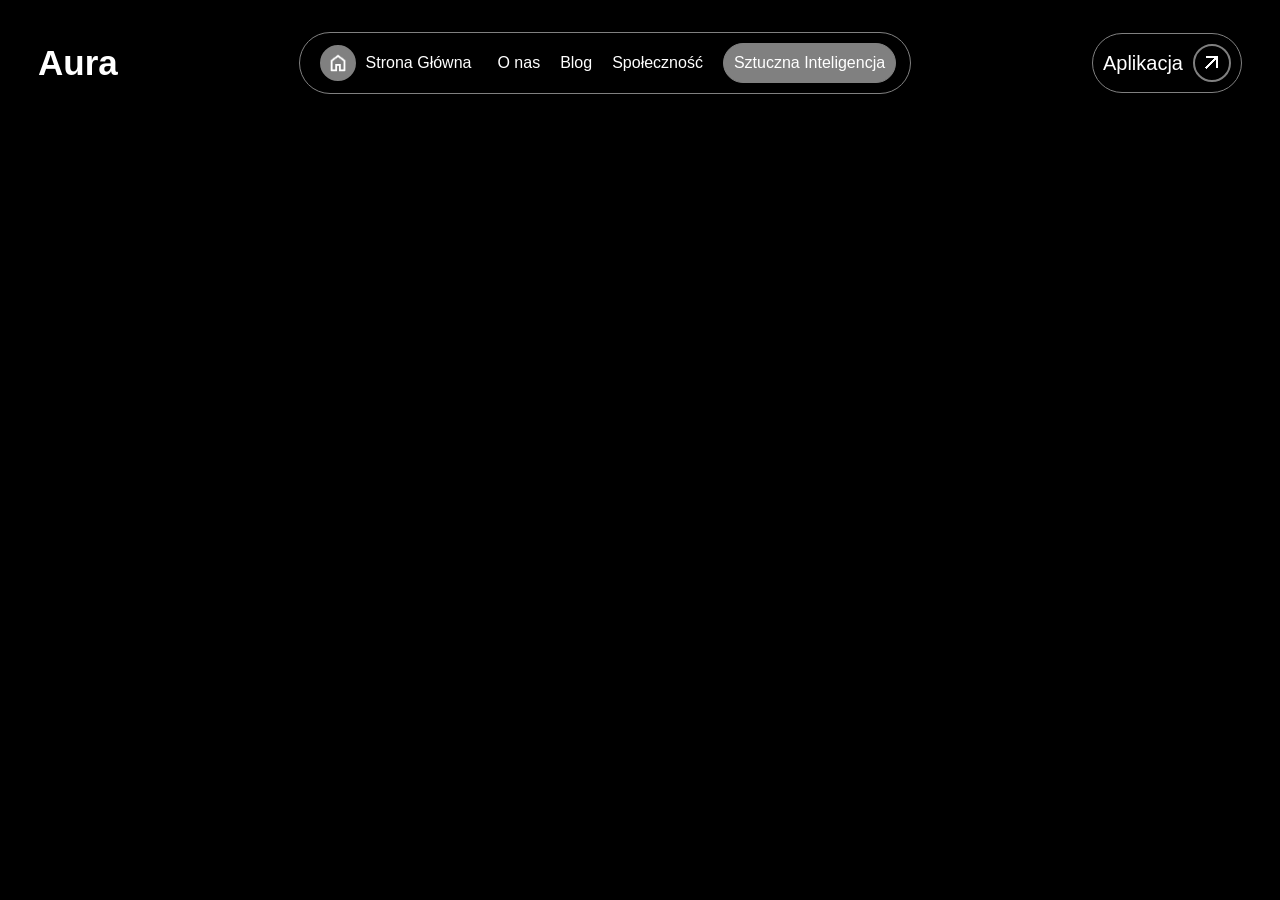
==== Aura HeadPhones/index.html @ 83d169a9 "My second web This it's my second web" ====
<!DOCTYPE html>
<html lang="pl">
<head>
    <meta charset="UTF-8">
    <meta name="viewport" content="width=device-width, initial-scale=1.0">
    <title>Aura Headphones</title>
    <link rel="stylesheet" href="style.css">
</head>
<body>
    <header>
        <div class="gorna-czesc">
            <p class="nazwa">Aura</p>
            <div class="navbar">
                <a class="przycisk" href=""> <img class="ikona-domek" src="assets/home_24dp_FFFFFF_FILL0_wght400_GRAD0_opsz24.png" alt="">  Strona Główna</a>
                <a class="przyciski" href="">O nas</a>
                <a class="przyciski" href="">Blog</a>
                <a class="przyciski" href="">Społeczność</a>
                <a class="przycisk-ai" href="">Sztuczna Inteligencja</a>
            </div>
            <a class="przycisk-aplikacji" href=""> Aplikacja <img class="ikonka-strzalka" src="assets/arrow_outward_24dp_FFFFFF_FILL0_wght400_GRAD0_opsz24.png" alt=""></a>
        </div>
    </header>
</body>
</html>
---- Aura HeadPhones/style.css ----
body {
    background-color: black;
}

a {
    text-decoration: none;
    color: white;
    font-family: 'Inter', sans-serif;
}

.ikona-domek {
    border: 2px solid gray;
    border-radius: 50%;
    background-color: gray;
    padding: 5px;
    width: 22px;
    height: 22px;
    transition: border 0.5s ease;
}

.navbar {
    display: flex;
    align-items: center;
    gap: 20px;
    justify-content: center;
    border: 1px solid gray;
    border-radius: 50px;
    width: 600px;
    height: 50px;
    padding: 5px;
    margin: 0 auto;
}

.przycisk {
    display: flex;
    align-items: center;
    justify-content: center;
    gap: 10px;
    border: 1px solid rgba(128, 128, 128, 0);
    padding: 5px;
    border-radius: 50px;
    transition: border 0.7s ease, background-color 0.5s ease;
}

.przycisk:hover {
    border: 1px solid gray;
    background-color: gray;
}

.przycisk:hover .ikona-domek {
    border: 2px solid white;
}

.przyciski {
    transition: transform 0.5s ease;
}

.przyciski:hover {
    transform: translateY(-3px);
}

.nazwa {
    color: white;
    font-family: 'Inter', sans-serif;
    font-weight: 600;
    font-size: 35px;
}

.gorna-czesc {
    display: flex;
    align-items: center;
    justify-content: space-evenly;
    padding-left: 30px;
    padding-right: 30px;
}

.przycisk-aplikacji {
    font-size: 20px;
    border: 1px solid gray;
    padding: 10px;
    display: flex;
    align-items: center;
    border-radius: 50px;
    gap: 10px;
    transition: background-color 0.5s ease;
}

.przycisk-aplikacji:hover {
    background-color: gray;
}

.przycisk-aplikacji:hover .ikonka-strzalka {
    border: 2px solid white;
}

.ikonka-strzalka {
    border: 2px solid gray;
    border-radius: 50%;
    padding: 5px;
    transition: border 0.5s ease;
}



.przycisk-ai {
    border: 1px solid gray;
    background-color: gray;
    padding: 10px;
    border-radius: 50px;
    transition: background-color 0.5s ease, border 0.5s ease;
}

.przycisk-ai:hover {
    background-color: rgb(104, 104, 104);
    border: 1px solid rgb(104, 104, 104);
}
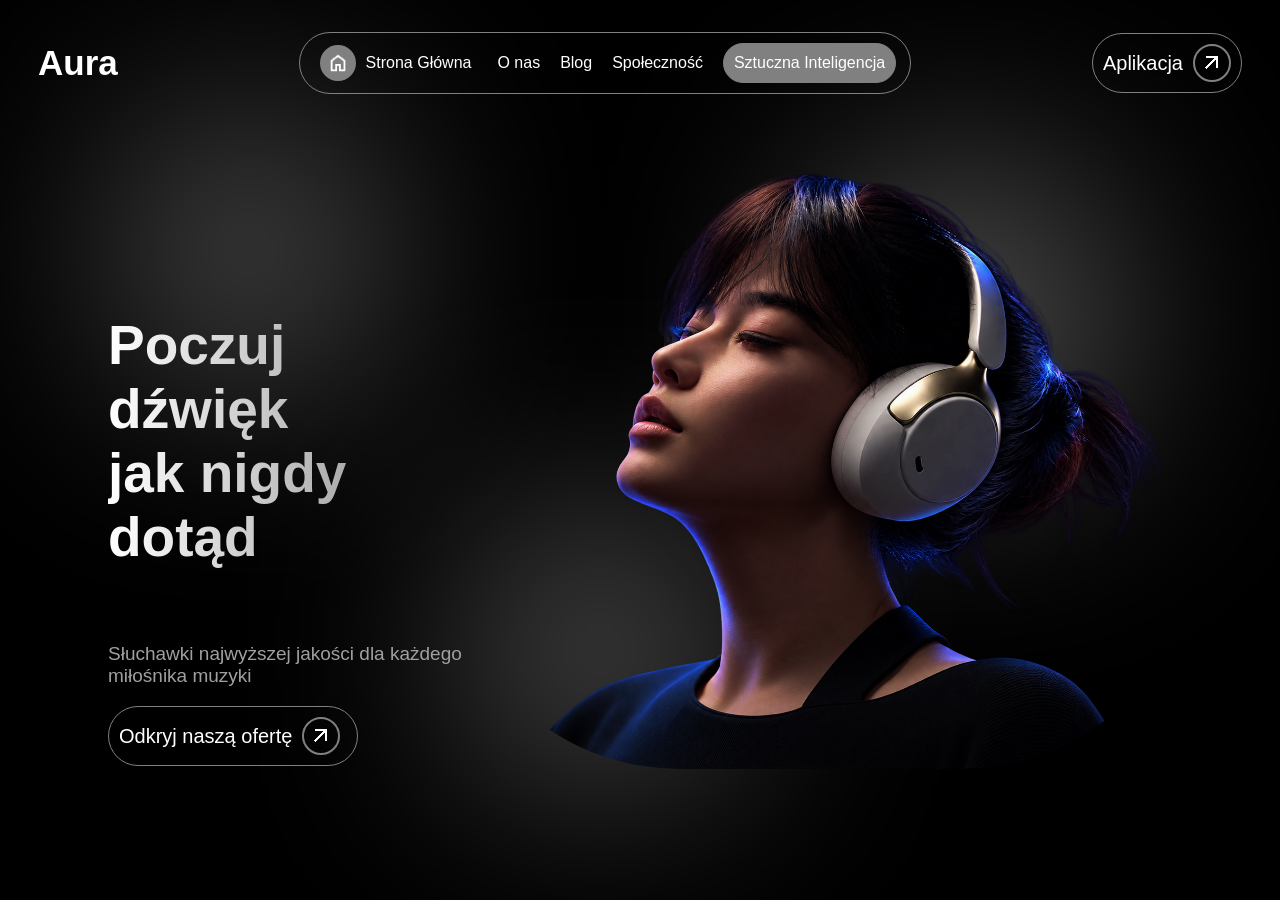
==== commit c3067c74: "My second web This it's my second web" ====
--- a/Aura HeadPhones/index.html
+++ b/Aura HeadPhones/index.html
@@ -7,18 +7,42 @@
     <link rel="stylesheet" href="style.css">
 </head>
 <body>
+    <div class="cien cien1"></div>
+    <div class="cien cien2"></div>
+    <div class="cien cien3"></div>
     <header>
         <div class="gorna-czesc">
             <p class="nazwa">Aura</p>
-            <div class="navbar">
+            <nav class="navbar">
                 <a class="przycisk" href=""> <img class="ikona-domek" src="assets/home_24dp_FFFFFF_FILL0_wght400_GRAD0_opsz24.png" alt="">  Strona Główna</a>
                 <a class="przyciski" href="">O nas</a>
                 <a class="przyciski" href="">Blog</a>
                 <a class="przyciski" href="">Społeczność</a>
                 <a class="przycisk-ai" href="">Sztuczna Inteligencja</a>
-            </div>
+            </nav>
             <a class="przycisk-aplikacji" href=""> Aplikacja <img class="ikonka-strzalka" src="assets/arrow_outward_24dp_FFFFFF_FILL0_wght400_GRAD0_opsz24.png" alt=""></a>
         </div>
     </header>
+    <main>
+        <div class="strona-glowna">
+            <div class="opis-glowny">
+                <p class="poczuj">
+                    Poczuj dźwięk <br> jak nigdy dotąd
+                </p>
+                <p class="jakosc">
+                    Słuchawki najwyższej jakości dla każdego <br> miłośnika muzyki
+                </p>
+                <div class="odkryj-oferte">
+                    <a href="" class="przycisk-aplikacji">
+                        Odkryj naszą ofertę <img class="ikonka-strzalka" src="assets/arrow_outward_24dp_FFFFFF_FILL0_wght400_GRAD0_opsz24.png" alt="">
+                    </a>
+                </div>
+             </div>
+             <div>
+                <img class="kobieta" src="assets/Kobieta w słuchawkach, neonowy profil.png" alt="">
+             </div>
+        </div>
+        
+    </main>
 </body>
 </html>
--- a/Aura HeadPhones/style.css
+++ b/Aura HeadPhones/style.css
@@ -113,4 +113,80 @@
 .przycisk-ai:hover {
     background-color: rgb(104, 104, 104);
     border: 1px solid rgb(104, 104, 104);
+}
+
+.odkryj-oferte {
+    width: 250px;
+}
+
+.poczuj {
+    background: linear-gradient(90deg, white, gray);
+    background-clip: text;
+    -webkit-background-clip: text;
+    -webkit-text-fill-color: transparent;
+    font-size: 55px;
+    font-family: 'Inter', sans-serif;
+    font-weight: 600;
+    width: fit-content;
+}
+
+.jakosc {
+    color: rgb(160, 160, 160);
+    font-family: 'Inter', sans-serif;
+    font-size: 19px;
+}
+
+.opis-glowny {
+    margin-left: 100px;
+    margin-right: auto;
+    margin-top: 140px;
+    margin-bottom: auto;
+    display: flex;
+    flex-direction: column;
+}
+
+.kobieta {
+    width: 700px;
+    height: 600px;
+    margin-top: 50px;
+    margin-bottom: auto;
+    margin-left: auto;
+    margin-right: 100px;
+    border: 1px solid rgba(0, 0, 0, 0);
+    border-radius: 30%;
+}
+
+.strona-glowna {
+    display: flex;
+    justify-content: space-between;
+    align-items: center;
+}
+
+.cien {
+    width: 200px;
+    height: 200px;
+    position: absolute;
+    background: white;
+    filter: blur(120px);
+    opacity: 0.5;
+    z-index: -1;
+}
+
+.cien1 {
+    width: 200px; 
+    height: 200px;
+    top: 550px;
+    left: 500px;
+}
+
+.cien2 {
+    width: 230px;
+    height: 230px;
+    top: 200px;
+    right: 200px;
+}
+
+.cien3 {
+    top: 150px;
+    left: 150px;
 }
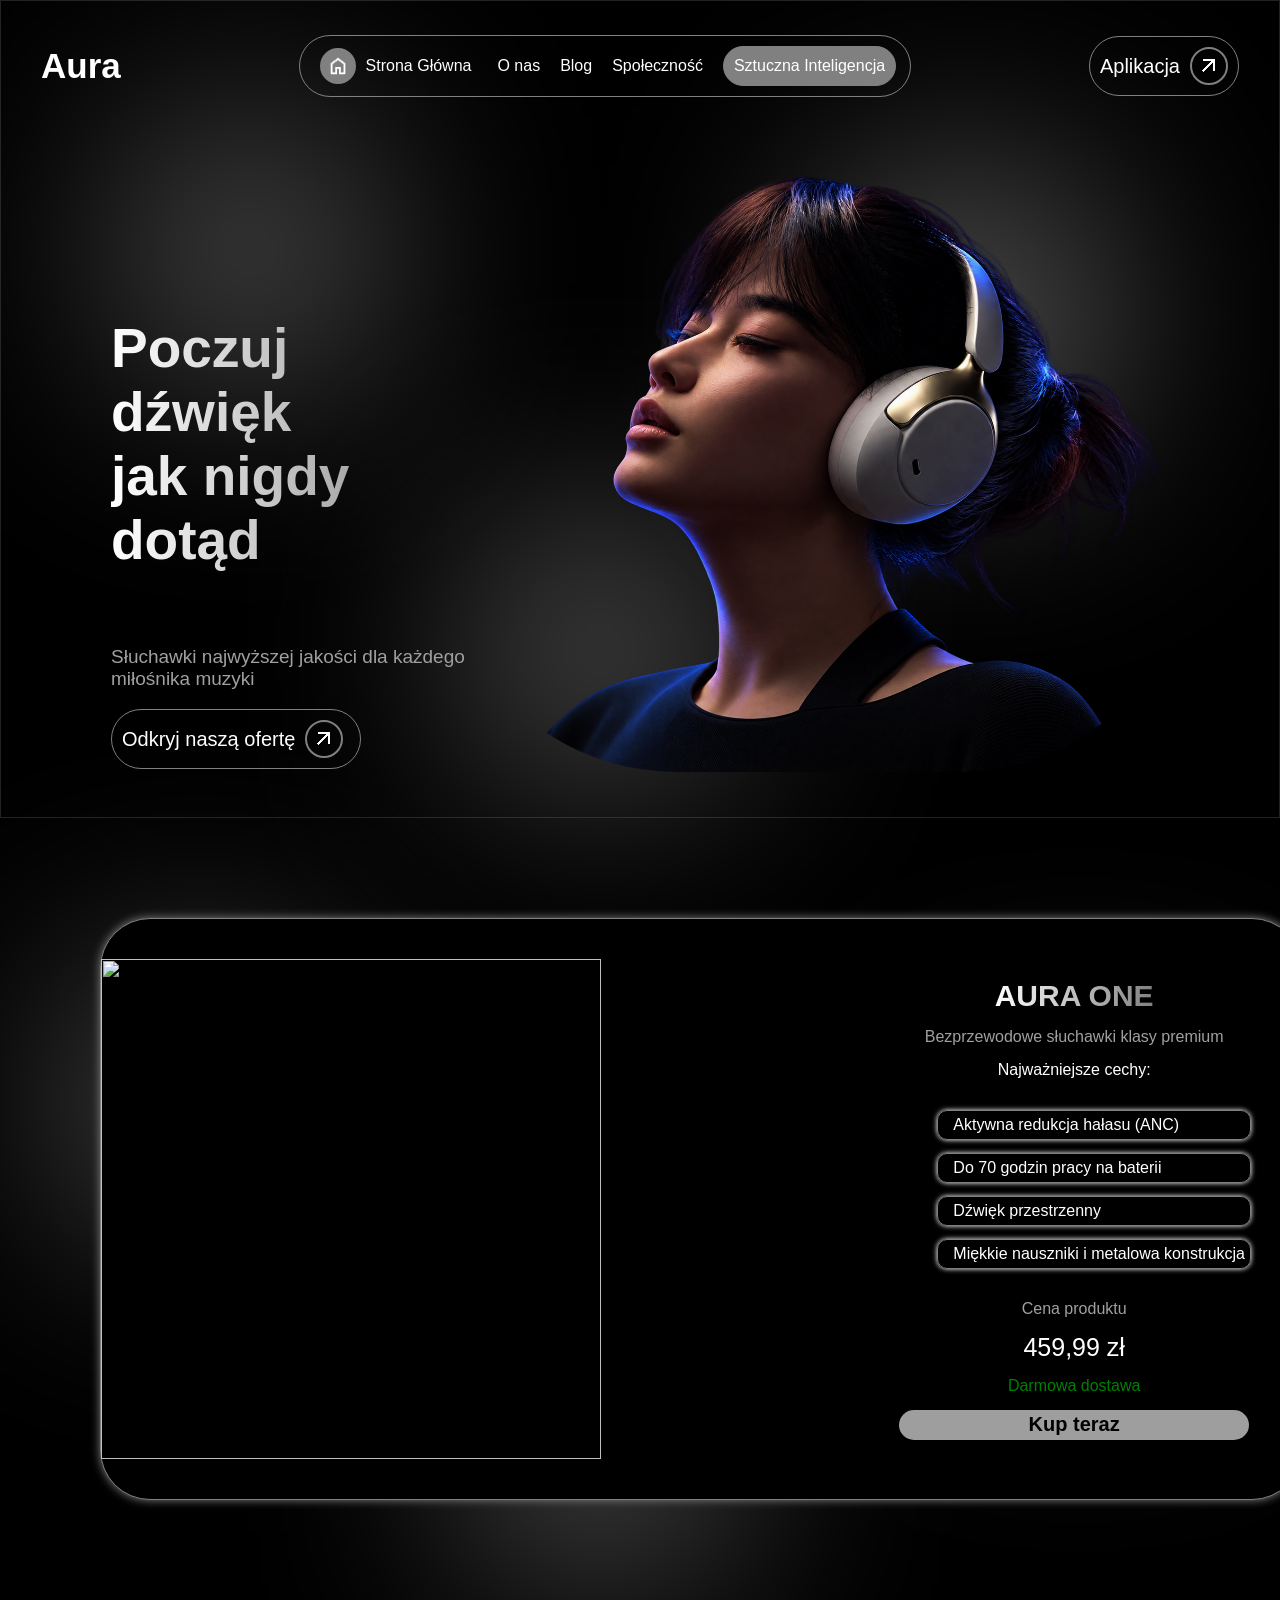
==== commit 0a68a10f: "My second web This it's my second web" ====
--- a/Aura HeadPhones/index.html
+++ b/Aura HeadPhones/index.html
@@ -10,6 +10,7 @@
     <div class="cien cien1"></div>
     <div class="cien cien2"></div>
     <div class="cien cien3"></div>
+    <section class="sekcja-glowna">
     <header>
         <div class="gorna-czesc">
             <p class="nazwa">Aura</p>
@@ -24,25 +25,54 @@
         </div>
     </header>
     <main>
-        <div class="strona-glowna">
-            <div class="opis-glowny">
-                <p class="poczuj">
-                    Poczuj dźwięk <br> jak nigdy dotąd
-                </p>
-                <p class="jakosc">
-                    Słuchawki najwyższej jakości dla każdego <br> miłośnika muzyki
-                </p>
-                <div class="odkryj-oferte">
-                    <a href="" class="przycisk-aplikacji">
-                        Odkryj naszą ofertę <img class="ikonka-strzalka" src="assets/arrow_outward_24dp_FFFFFF_FILL0_wght400_GRAD0_opsz24.png" alt="">
-                    </a>
+            <div class="strona-glowna">
+                <div class="opis-glowny">
+                    <p class="poczuj">
+                        Poczuj dźwięk <br> jak nigdy dotąd
+                    </p>
+                    <p class="jakosc">
+                        Słuchawki najwyższej jakości dla każdego <br> miłośnika muzyki
+                    </p>
+                    <div class="odkryj-oferte">
+                        <a href="" class="przycisk-aplikacji">
+                            Odkryj naszą ofertę <img class="ikonka-strzalka" src="assets/arrow_outward_24dp_FFFFFF_FILL0_wght400_GRAD0_opsz24.png" alt="">
+                        </a>
+                    </div>
                 </div>
-             </div>
-             <div>
-                <img class="kobieta" src="assets/Kobieta w słuchawkach, neonowy profil.png" alt="">
-             </div>
-        </div>
-        
+                <div>
+                    <img class="kobieta" src="assets/Kobieta w słuchawkach, neonowy profil.png" alt="">
+                </div>
+            </div>
+        </section>
+        <section class="sekcja-zakup">
+
+            <div class="cien cien4"></div>
+            <div class="cien cien5"></div>
+            <div class="cien cien6"></div>
+
+            <div class="zakup">
+                <img class="sluchawki" src="assets/Eleganckie bezprzewodowe słuchawki na czarnym tle.png" alt="">
+                <div class="opis-sluchawek">
+                    <p class="nazwa-sluchawek poczuj">AURA ONE</p>
+                    <p class="szary">Bezprzewodowe słuchawki klasy premium</p>
+
+                    <p>Najważniejsze cechy:</p>
+                    <ul class="lista">
+                        <li class="specyfikacja"> <img src="assets/headphones_24dp_FFFFFF_FILL0_wght400_GRAD0_opsz24.png" alt=""> Aktywna redukcja hałasu (ANC)</li>
+                        <li class="specyfikacja"> <img src="assets/battery_android_frame_bolt_24dp_FFFFFF_FILL0_wght400_GRAD0_opsz24.png" alt=""> Do 70 godzin pracy na baterii</li>
+                        <li class="specyfikacja"> <img src="assets/equalizer_24dp_FFFFFF_FILL0_wght400_GRAD0_opsz24.png" alt=""> Dźwięk przestrzenny</li>
+                        <li class="specyfikacja"> <img src="assets/diamond_24dp_FFFFFF_FILL0_wght400_GRAD0_opsz24.png" alt=""> Miękkie nauszniki i metalowa konstrukcja</li>
+                    </ul>
+                    <p class="szary">Cena produktu</p>
+                    <p class="cena">                       
+                        459,99 zł
+                    </p>
+                    <p class="dostawa">Darmowa dostawa</p>
+                    <button class="kup-teraz">Kup teraz</button>
+                </div>
+                
+            </div>
+        </section>
     </main>
 </body>
 </html>
--- a/Aura HeadPhones/style.css
+++ b/Aura HeadPhones/style.css
@@ -1,5 +1,6 @@
 body {
     background-color: black;
+    margin: 0 auto;
 }
 
 a {
@@ -189,4 +190,120 @@
 .cien3 {
     top: 150px;
     left: 150px;
+}
+
+.sekcja-glowna {
+    border: 1px solid rgba(128, 128, 128, 0.267);
+    padding: 10px;
+    padding-bottom: 40px;
+}
+
+.sekcja-zakup {
+    padding: 100px;
+}
+
+.zakup {
+    border: 1px solid gray; 
+    border-radius: 50px;
+    width: 1200px;
+    height: auto;
+    margin: 0 auto;
+    color: white;
+    font-family: 'Inter', sans-serif;
+    display: flex;
+    justify-content: space-between;
+    align-items: center;
+    padding-top: 40px;
+    padding-bottom: 40px;
+    box-shadow: 0 0 10px gray;
+    background-color: black;
+}
+
+.sluchawki {
+    width: 500px;
+    height: 500px;
+}
+
+.opis-sluchawek {
+    margin-left: auto;
+    margin-right: 50px;
+    display: flex;
+    flex-direction: column;
+    align-items: center;
+    gap: 15px;
+}
+
+.opis-sluchawek p {
+    margin: 0;
+}
+
+.nazwa-sluchawek {
+    font-weight: 600;
+    font-size: 30px;
+}
+
+.kup-teraz {
+    width: 350px;
+    height: 30px;
+    font-size: 20px;
+    border-radius: 20px;
+    cursor: pointer;
+    background-color: rgb(158, 158, 158);
+    transition: box-shadow 0.5s ease, background-color 0.5s ease;
+    border: none;
+    font-weight: 600;
+}
+
+
+.kup-teraz:hover {
+    box-shadow: 0 0 10px gray;
+    background-color: gray;
+}
+
+ul {
+    list-style: none;
+}
+
+.specyfikacja {
+    border: 1px solid gray;
+    padding: 5px;
+    border-radius: 10px;
+    display: flex;
+    align-items: center;
+    gap: 10px;
+    box-shadow: 0 0 5px white;
+}
+
+.lista {
+    display: flex;
+    flex-direction: column;
+    gap: 13px;
+}
+
+.dostawa {
+    color: green;
+}
+
+.szary {
+    color: rgb(160, 160, 160);
+}
+
+.cena {
+    font-size: 25px;
+}
+
+.cien4 {
+    top: 1350px;
+    width: 200px;
+    height: 200px;
+    left: 500px;
+}
+
+.cien5 {
+    top: 1100px;
+    right: 100px;
+}
+
+.cien6 {
+    top: 1000px;
 }
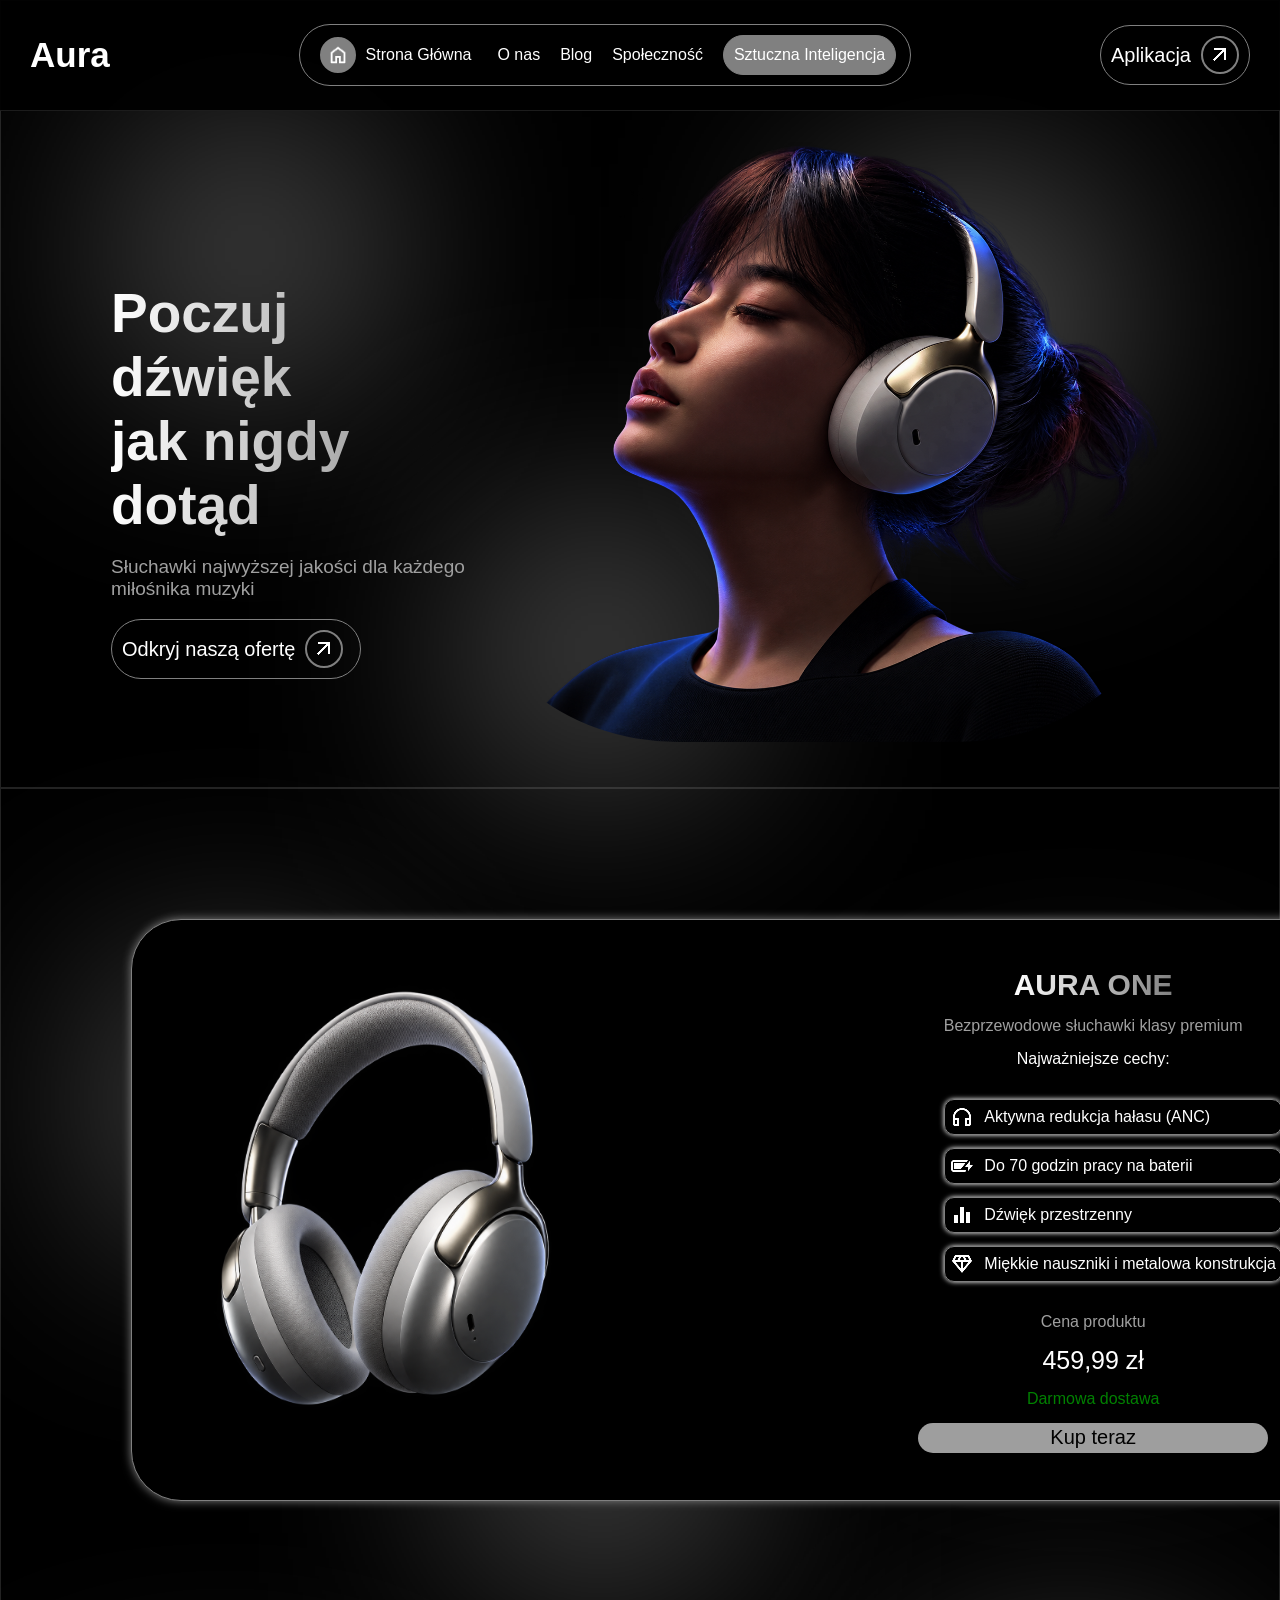
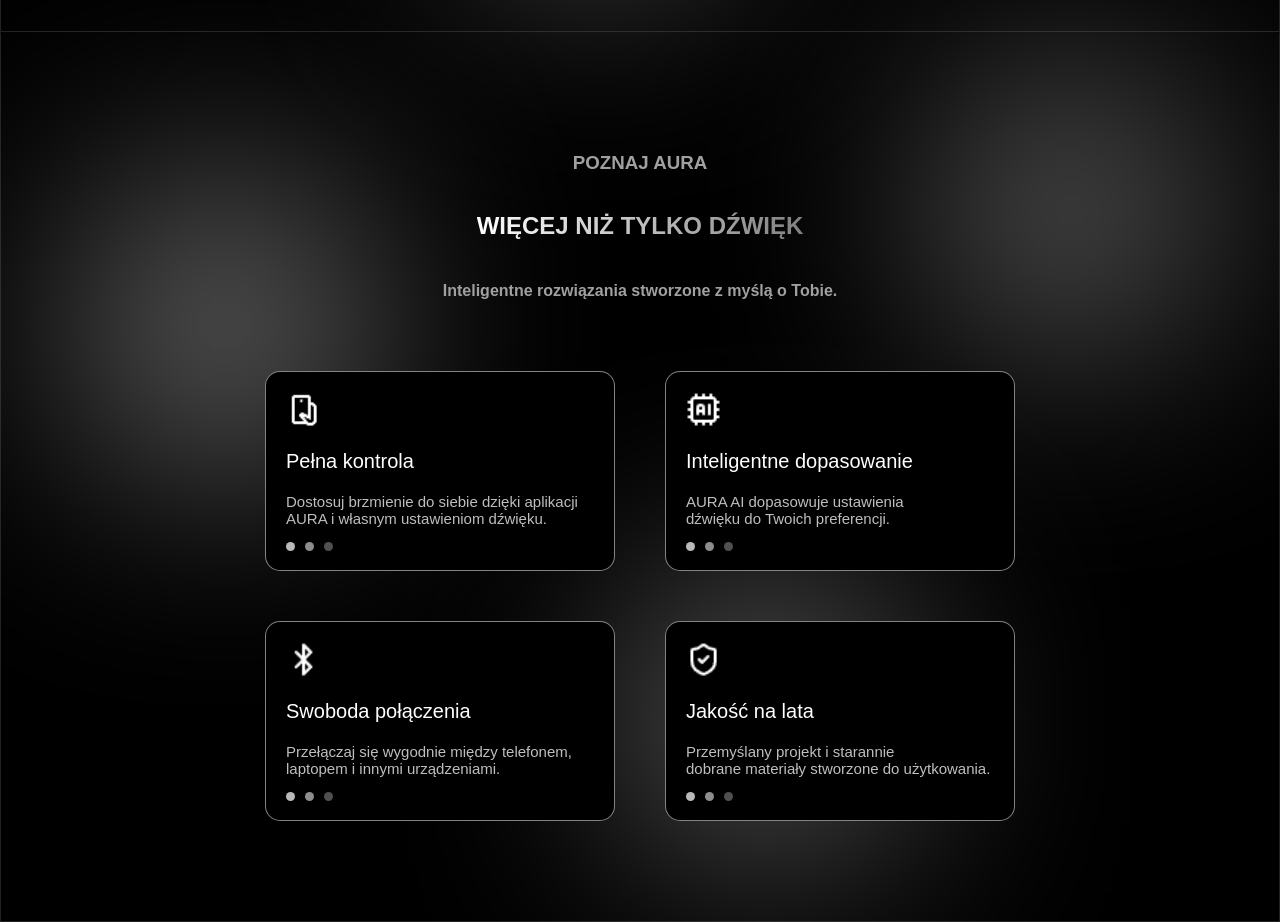
==== commit c4b9f7f5: "My second web This it's my second web" ====
--- a/Aura HeadPhones/index.html
+++ b/Aura HeadPhones/index.html
@@ -70,8 +70,76 @@
                     <p class="dostawa">Darmowa dostawa</p>
                     <button class="kup-teraz">Kup teraz</button>
                 </div>
+            </div>
+        </section>
+        <section class="sekcja-kafelki">
+
+                <div class="cien cien7"></div>
+                <div class="cien cien8"></div>
+                <div class="cien cien9"></div>
+
+                <div class="naglowek-sekcji-kafelki">
+                    <h3 class="szary">POZNAJ AURA</h4>
+                    <h1 class="wiecej-niz-dzwiek">WIĘCEJ NIŻ TYLKO DŹWIĘK</h2>
+                    <h4 class="szary">Inteligentne rozwiązania stworzone z myślą o Tobie.</h5>
+                </div>
+
+            <div class="kafelki">
+                <div class="kafelek">
+                    <img class="ikonka-kafelka" src="assets/mobile_hand_24dp_FFFFFF_FILL0_wght400_GRAD0_opsz24.png" alt="">
+                    <p class="naglowek-kafelka">Pełna kontrola</p>
+                    <p class="opis-kafelka">
+                        Dostosuj brzmienie do siebie dzięki aplikacji <br>
+                        AURA i własnym ustawieniom dźwięku.
+                    </p>
+                    <div class="kropki">
+                        <div class="kropka kropka-1"></div>
+                        <div class="kropka kropka-2"></div>
+                        <div class="kropka kropka-3"></div>
+                    </div>
+                </div>
+                <div class="kafelek">
+                    <img class="ikonka-kafelka" src="assets/cpu-ai (1).png" alt="">
+                    <p class="naglowek-kafelka">Inteligentne dopasowanie</p>
+                    <p class="opis-kafelka">
+                        AURA AI dopasowuje ustawienia <br>
+                        dźwięku do Twoich preferencji.
+                    </p>
+                    <div class="kropki">
+                        <div class="kropka kropka-1"></div>
+                        <div class="kropka kropka-2"></div>
+                        <div class="kropka kropka-3"></div>
+                    </div>
+                </div>
+                <div class="kafelek">
+                    <img class="ikonka-kafelka" src="assets/bluetooth.png" alt="">
+                    <p class="naglowek-kafelka">Swoboda połączenia</p>
+                    <p class="opis-kafelka">
+                        Przełączaj się wygodnie między telefonem, <br>
+                        laptopem i innymi urządzeniami.
+                    </p>
+                    <div class="kropki">
+                        <div class="kropka kropka-1"></div>
+                        <div class="kropka kropka-2"></div>
+                        <div class="kropka kropka-3"></div>
+                    </div>
+                </div>
+                <div class="kafelek">
+                    <img class="ikonka-kafelka" src="assets/shield-check.png" alt="">
+                    <p class="naglowek-kafelka">Jakość na lata</p>
+                    <p class="opis-kafelka">
+                        Przemyślany projekt i starannie <br>
+                        dobrane materiały stworzone do użytkowania.
+                    </p>
+                    <div class="kropki">
+                        <div class="kropka kropka-1"></div>
+                        <div class="kropka kropka-2"></div>
+                        <div class="kropka kropka-3"></div>
+                    </div>
+                    
+                </div>
+            </div>
                 
-            </div>
         </section>
     </main>
 </body>
--- a/Aura HeadPhones/style.css
+++ b/Aura HeadPhones/style.css
@@ -1,6 +1,17 @@
 body {
     background-color: black;
     margin: 0 auto;
+}
+
+header {
+    position: fixed;
+    top: 0;
+    z-index: 1000;
+    background-color: rgba(0, 0, 0, 0.938);
+    width: 100%;
+    left: 0;
+    height: auto;
+    border-bottom: 1px solid rgba(128, 128, 128, 0.219)
 }
 
 a {
@@ -101,8 +112,6 @@
     transition: border 0.5s ease;
 }
 
-
-
 .przycisk-ai {
     border: 1px solid gray;
     background-color: gray;
@@ -129,6 +138,8 @@
     font-family: 'Inter', sans-serif;
     font-weight: 600;
     width: fit-content;
+    margin-top: 130px;
+    margin-bottom: auto;
 }
 
 .jakosc {
@@ -149,7 +160,7 @@
 .kobieta {
     width: 700px;
     height: 600px;
-    margin-top: 50px;
+    margin-top: 130px;
     margin-bottom: auto;
     margin-left: auto;
     margin-right: 100px;
@@ -196,10 +207,12 @@
     border: 1px solid rgba(128, 128, 128, 0.267);
     padding: 10px;
     padding-bottom: 40px;
+    
 }
 
 .sekcja-zakup {
-    padding: 100px;
+    padding: 130px;
+    border: 1px solid rgba(128, 128, 128, 0.267);
 }
 
 .zakup {
@@ -251,7 +264,6 @@
     background-color: rgb(158, 158, 158);
     transition: box-shadow 0.5s ease, background-color 0.5s ease;
     border: none;
-    font-weight: 600;
 }
 
 
@@ -272,6 +284,12 @@
     align-items: center;
     gap: 10px;
     box-shadow: 0 0 5px white;
+    transition: box-shadow 0.5s ease;
+    cursor: pointer;
+}
+
+.specyfikacja:hover {
+    box-shadow: 0 0 10px white;
 }
 
 .lista {
@@ -306,4 +324,130 @@
 
 .cien6 {
     top: 1000px;
+}
+
+.sekcja-kafelki {
+    border: 1px solid rgba(128, 128, 128, 0.267);
+    padding: 10px;
+    color: white;
+    font-family: 'Inter', sans-serif;
+    padding: 100px;
+    border-top: 1px solid transparent;
+}
+
+.kafelki {
+    display: grid;
+    grid-template-columns: repeat(2, 350px);
+    gap: 50px;
+    justify-content: center;
+    padding-top: 50px;
+}
+
+.naglowek-kafelka {
+    font-size: 20px;
+}
+
+.opis-kafelka {
+    color: rgb(190, 190, 190);
+}
+
+.kafelek {
+    border: 1px solid rgba(255, 255, 255, 0.514);
+    height: 200px;
+    width: 350px;
+    padding-left: 20px;
+    padding-top: 20px;
+    font-size: 15px;
+    border-radius: 15px;
+    cursor: pointer;
+    padding-bottom: 10px;
+    box-sizing: border-box;
+    overflow: hidden;
+    position: relative;
+    transition: box-shadow 0.5s ease;
+    background-color: black;
+}
+
+.kafelek::before {
+    content: "";
+    background: white;
+    top: 0;
+    left: 0;
+    width: 100%;
+    height: 9px;
+    position: absolute;
+    opacity: 0;
+    transition: opacity 0.5s ease;
+}
+
+.kafelek:hover::before {
+    opacity: 1;
+}
+
+.kafelek:hover {
+    box-shadow: 0 0 10px white;
+}
+
+.ikonka-kafelka {
+    width: 35px;
+    height: 35px;
+}
+
+.kropki {
+    display: flex;
+    gap: 10px;
+}
+
+.kropka {
+    border: 1px solid rgba(255, 255, 255, 0);
+    border-radius: 50%;
+    width: 7px;
+    height: 7px;
+}
+
+.kropka-1 {
+    background: rgb(185, 185, 185);
+}
+
+.kropka-2 {
+    background: rgb(141, 141, 141);
+}
+
+.kropka-3 {
+    background: rgb(80, 80, 80);
+}
+
+.naglowek-sekcji-kafelki {
+    display: flex;
+    flex-direction: column;
+    align-items: center;
+    justify-content: center;
+}
+
+.wiecej-niz-dzwiek {
+    background: linear-gradient(90deg, white, gray);
+    background-clip: text;
+    -webkit-background-clip: text;
+    -webkit-text-fill-color: transparent;
+}
+
+.cien7 {
+    top: 2200px;
+    right: 400px;
+    width: 230px;
+    height: 230px;
+}
+
+.cien8 {
+    top: 1700px;
+    right: 100px;
+    width: 220px;
+    height: 220px;
+}
+
+.cien9 {
+    left: 100px;
+    top: 1800px;
+    width: 250px;
+    height: 250px;
 }
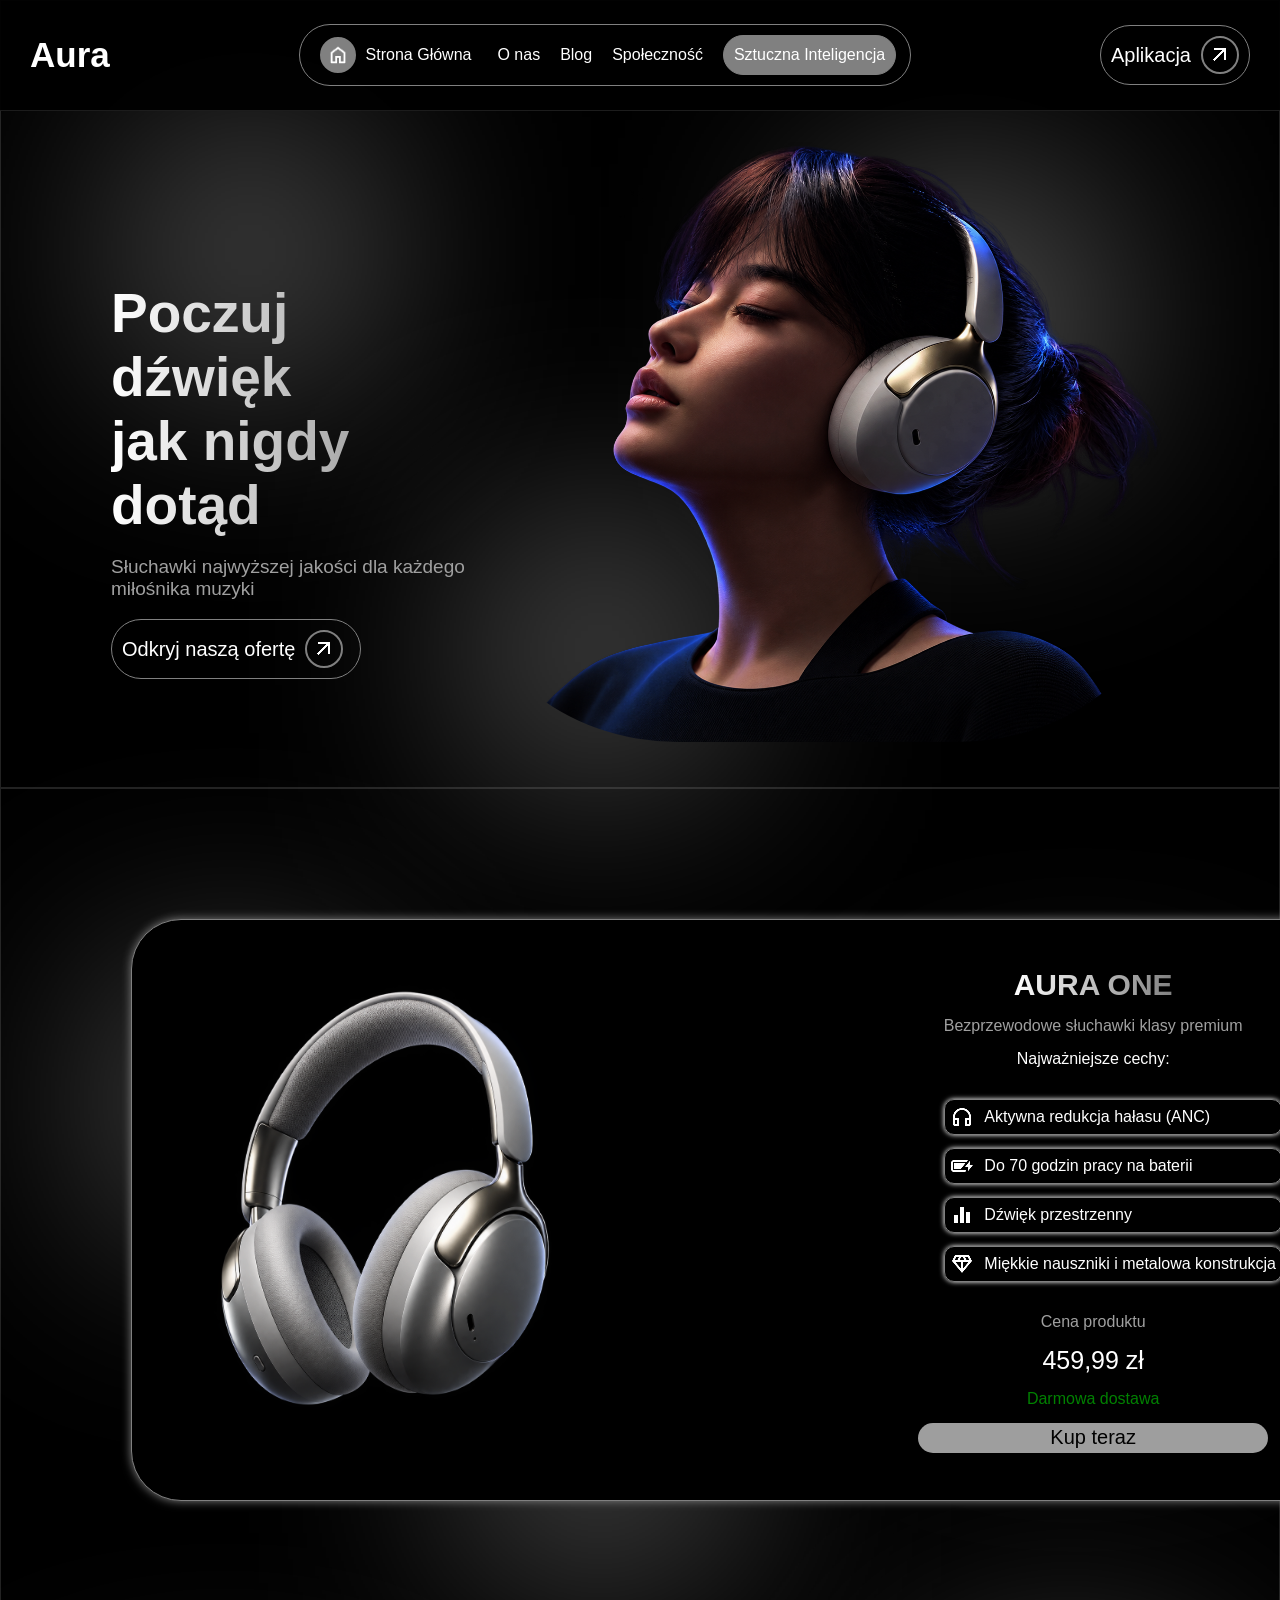
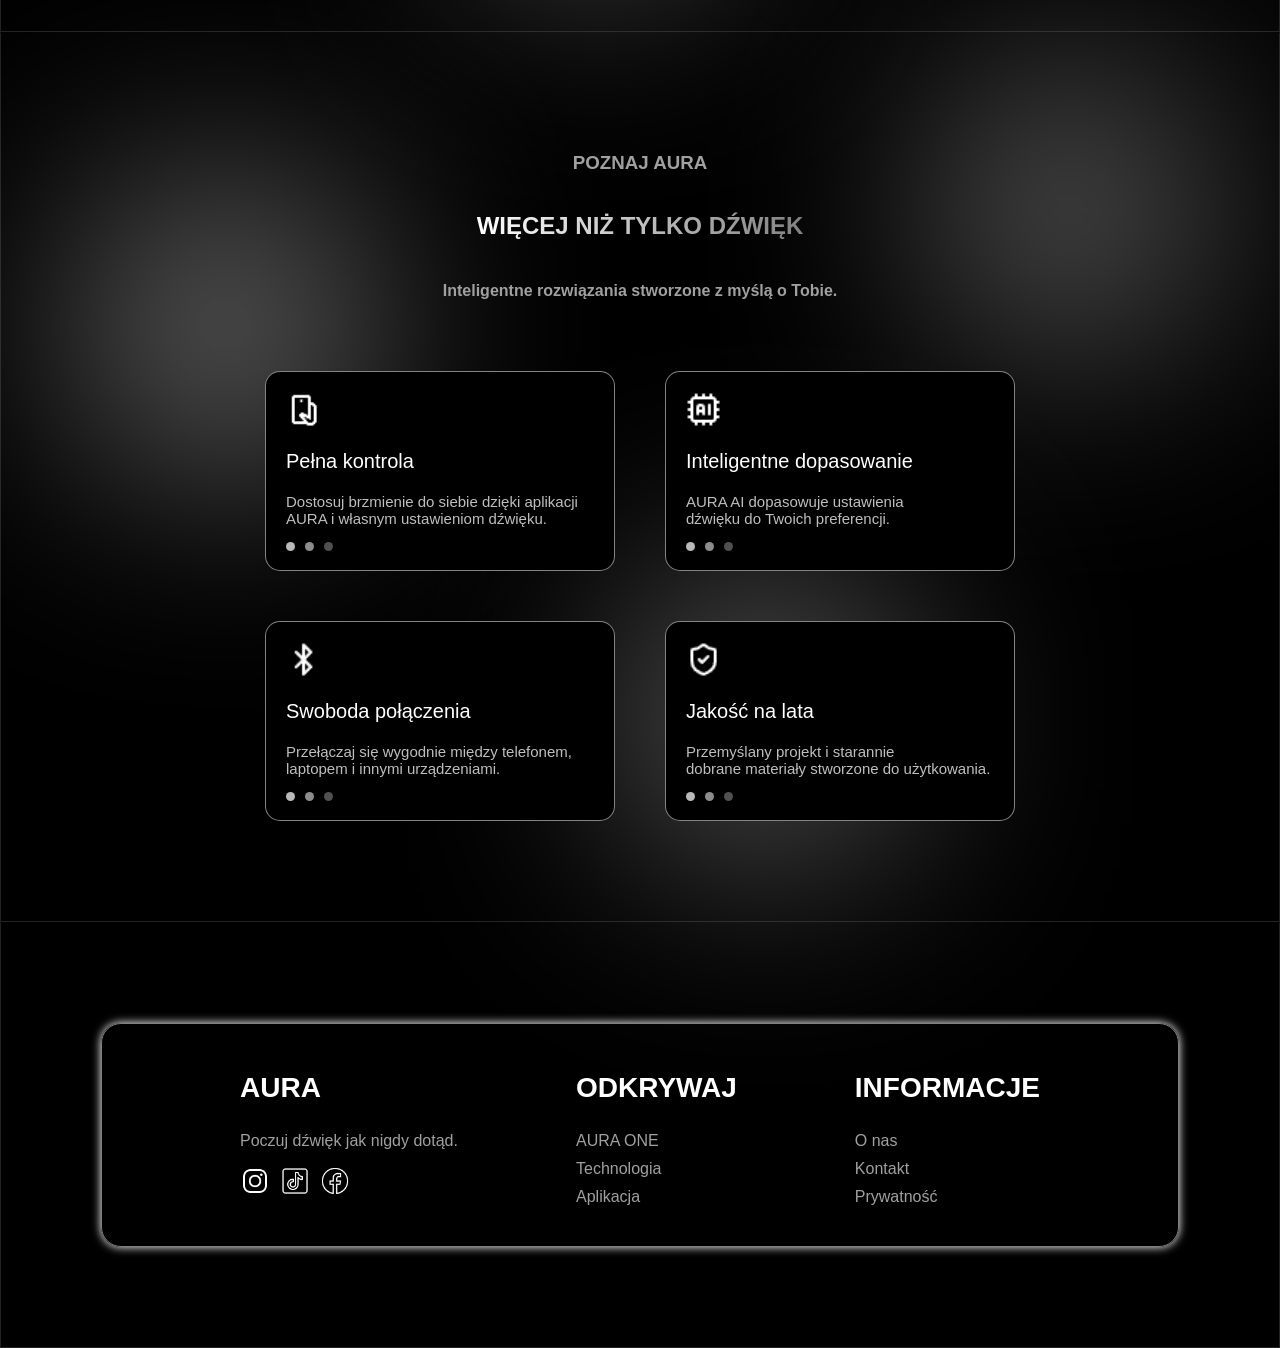
==== commit 0856ae58: "My second web This it's my second web" ====
--- a/Aura HeadPhones/index.html
+++ b/Aura HeadPhones/index.html
@@ -15,8 +15,8 @@
         <div class="gorna-czesc">
             <p class="nazwa">Aura</p>
             <nav class="navbar">
-                <a class="przycisk" href=""> <img class="ikona-domek" src="assets/home_24dp_FFFFFF_FILL0_wght400_GRAD0_opsz24.png" alt="">  Strona Główna</a>
-                <a class="przyciski" href="">O nas</a>
+                <a class="przycisk" href="index.html"> <img class="ikona-domek" src="assets/home_24dp_FFFFFF_FILL0_wght400_GRAD0_opsz24.png" alt="">  Strona Główna</a>
+                <a class="przyciski" href="onas.html">O nas</a>
                 <a class="przyciski" href="">Blog</a>
                 <a class="przyciski" href="">Społeczność</a>
                 <a class="przycisk-ai" href="">Sztuczna Inteligencja</a>
@@ -79,9 +79,9 @@
                 <div class="cien cien9"></div>
 
                 <div class="naglowek-sekcji-kafelki">
-                    <h3 class="szary">POZNAJ AURA</h4>
-                    <h1 class="wiecej-niz-dzwiek">WIĘCEJ NIŻ TYLKO DŹWIĘK</h2>
-                    <h4 class="szary">Inteligentne rozwiązania stworzone z myślą o Tobie.</h5>
+                    <h3 class="szary">POZNAJ AURA</h3>
+                    <h1 class="wiecej-niz-dzwiek">WIĘCEJ NIŻ TYLKO DŹWIĘK</h1>
+                    <h4 class="szary">Inteligentne rozwiązania stworzone z myślą o Tobie.</h4>
                 </div>
 
             <div class="kafelki">
@@ -141,6 +141,50 @@
             </div>
                 
         </section>
+        <footer>
+            <section class="sekcja-stopka">
+
+                <div class="stopka">
+
+                    <div>
+                        <p class="naglowek-stopki">AURA</p>
+                        <p class="szary">Poczuj dźwięk jak nigdy dotąd.</p>
+
+                        <div class="media">
+                            <a href="">
+                                <img class="ikona-media" src="assets/icons8-instagram-48.png" alt="">
+                            </a>
+                            <a href="">
+                                <img class="ikona-media" src="assets/icons8-tiktok-50 (1).png" alt="">
+                            </a>
+                            <a href="">
+                                <img class="ikona-media" src="assets/icons8-facebook-50.png" alt="">
+                            </a>
+                        </div>
+                    </div>
+                    
+                    <div>
+                        <p class="naglowek-stopki">ODKRYWAJ</p>
+
+                        <div class="przyciski-stopka">
+                            <a class="szary a-stopka" href="">AURA ONE</a>
+                            <a class="szary a-stopka" href="">Technologia</a>
+                            <a class="szary a-stopka" href="">Aplikacja</a>
+                        </div>                       
+                    </div>
+
+                    <div>
+                        <p class="naglowek-stopki">INFORMACJE</p>
+                        
+                        <div class="przyciski-stopka">
+                            <a class="szary a-stopka" href="">O nas</a>
+                            <a class="szary a-stopka" href="">Kontakt</a>
+                            <a class="szary a-stopka" href="">Prywatność</a>
+                        </div>
+                    </div>
+                </div>
+            </section>
+        </footer>
     </main>
 </body>
 </html>
--- a/Aura HeadPhones/style.css
+++ b/Aura HeadPhones/style.css
@@ -450,4 +450,172 @@
     top: 1800px;
     width: 250px;
     height: 250px;
-}+}
+
+.sekcja-stopka {
+    border: 1px solid rgba(128, 128, 128, 0.267);
+    padding: 10px;
+    color: white;
+    font-family: 'Inter', sans-serif;
+    padding: 100px;
+    border-top: 1px solid transparent; 
+
+}
+
+.stopka {
+    border: 1px solid gray;
+    border-radius: 20px;
+    padding: 20px;
+    display: flex;
+    justify-content: space-evenly;
+    height: auto;
+    padding-bottom: 40px;
+    box-shadow: 0 0 10px white;
+}
+
+.media {
+    display: flex;
+    gap: 10px;
+}
+
+.ikona-media {
+    width: 30px;
+    height: 30px;
+    transition: transform 0.5s ease;
+}
+
+.ikona-media:hover {
+    transform: scale(1.1);
+}
+
+.naglowek-stopki {
+    font-size: 28px;
+    font-weight: 700;
+}
+
+.przyciski-stopka {
+    display: flex;
+    flex-direction: column;
+    gap: 10px;
+}
+
+.a-stopka {
+    transition: color 0.5s ease;
+}
+
+.a-stopka:hover {
+    color: white;
+}
+
+main {
+    font-family: 'Inter', sans-serif;
+}
+
+.naglowek-onas {
+    font-size: 50px;
+    margin-bottom: auto;
+    font-weight: 700;
+    margin-top: 10px;
+}
+
+.emocje {
+    font-size: 40px;
+    font-weight: 700;
+    margin-top: 5px;
+    margin-bottom: auto;
+}
+
+.opis-onas {
+    color: white;
+    
+}
+
+.wierzymy-onas {
+    margin-top: 30px;
+    font-size: 18px;
+}
+
+.onas-onas {
+    font-weight: 700;
+    margin-bottom: auto;
+}
+
+.glowne-onas {
+    display: flex;
+    justify-content: space-between;
+    margin-top: 150px;
+    align-items: center;
+    padding: 20px;
+    padding-right: 60px;
+    padding-left: 60px;
+    margin-bottom: auto;
+}
+
+.historia {
+    border: 2px solid rgba(128, 128, 128, 0.267);
+    border-radius: 20px;
+    padding: 20px;
+    color: white;
+    display: flex;
+    justify-content: space-between;
+    padding-left: 80px;
+    box-shadow: 0 0 10px gray;
+    width: 90%;
+    margin: 0 auto;
+    height: auto;
+    margin-top: 60px;
+}
+
+
+.pasja-onas {
+    font-size: 35px;
+    font-weight: 700;
+    margin-top: 7px;
+    margin-bottom: auto;
+}
+
+.nasza-historia {
+    margin-bottom: auto;
+}
+
+.narodzenie-aura {
+    margin-top: 20px;
+}
+
+.rok {
+    font-size: 22px;
+    color: rgb(211, 211, 211);
+    font-weight: 500;
+    margin-bottom: auto;
+}
+
+.pomysl {
+    font-size: 18px;
+    margin-bottom: auto;
+    margin-top: 10px;
+}
+
+.opis-pomyslu {
+    color: rgb(170, 170, 170);
+    margin-top: 10px;
+}
+
+.daty {
+    display: flex;
+    gap: 45px;
+    z-index: 2;
+    width: max-content;
+}
+
+.sluchawki-zdjecie {
+    width: 440px;
+    height: 430px;
+    display: block;
+    margin: 0;
+    transform: translateX(-40px);
+    z-index: 0;
+    filter: brightness(80%);
+    border-radius: 50%;
+    border: 1px solid gray;
+    box-shadow: 0 0 20px gray;
+}
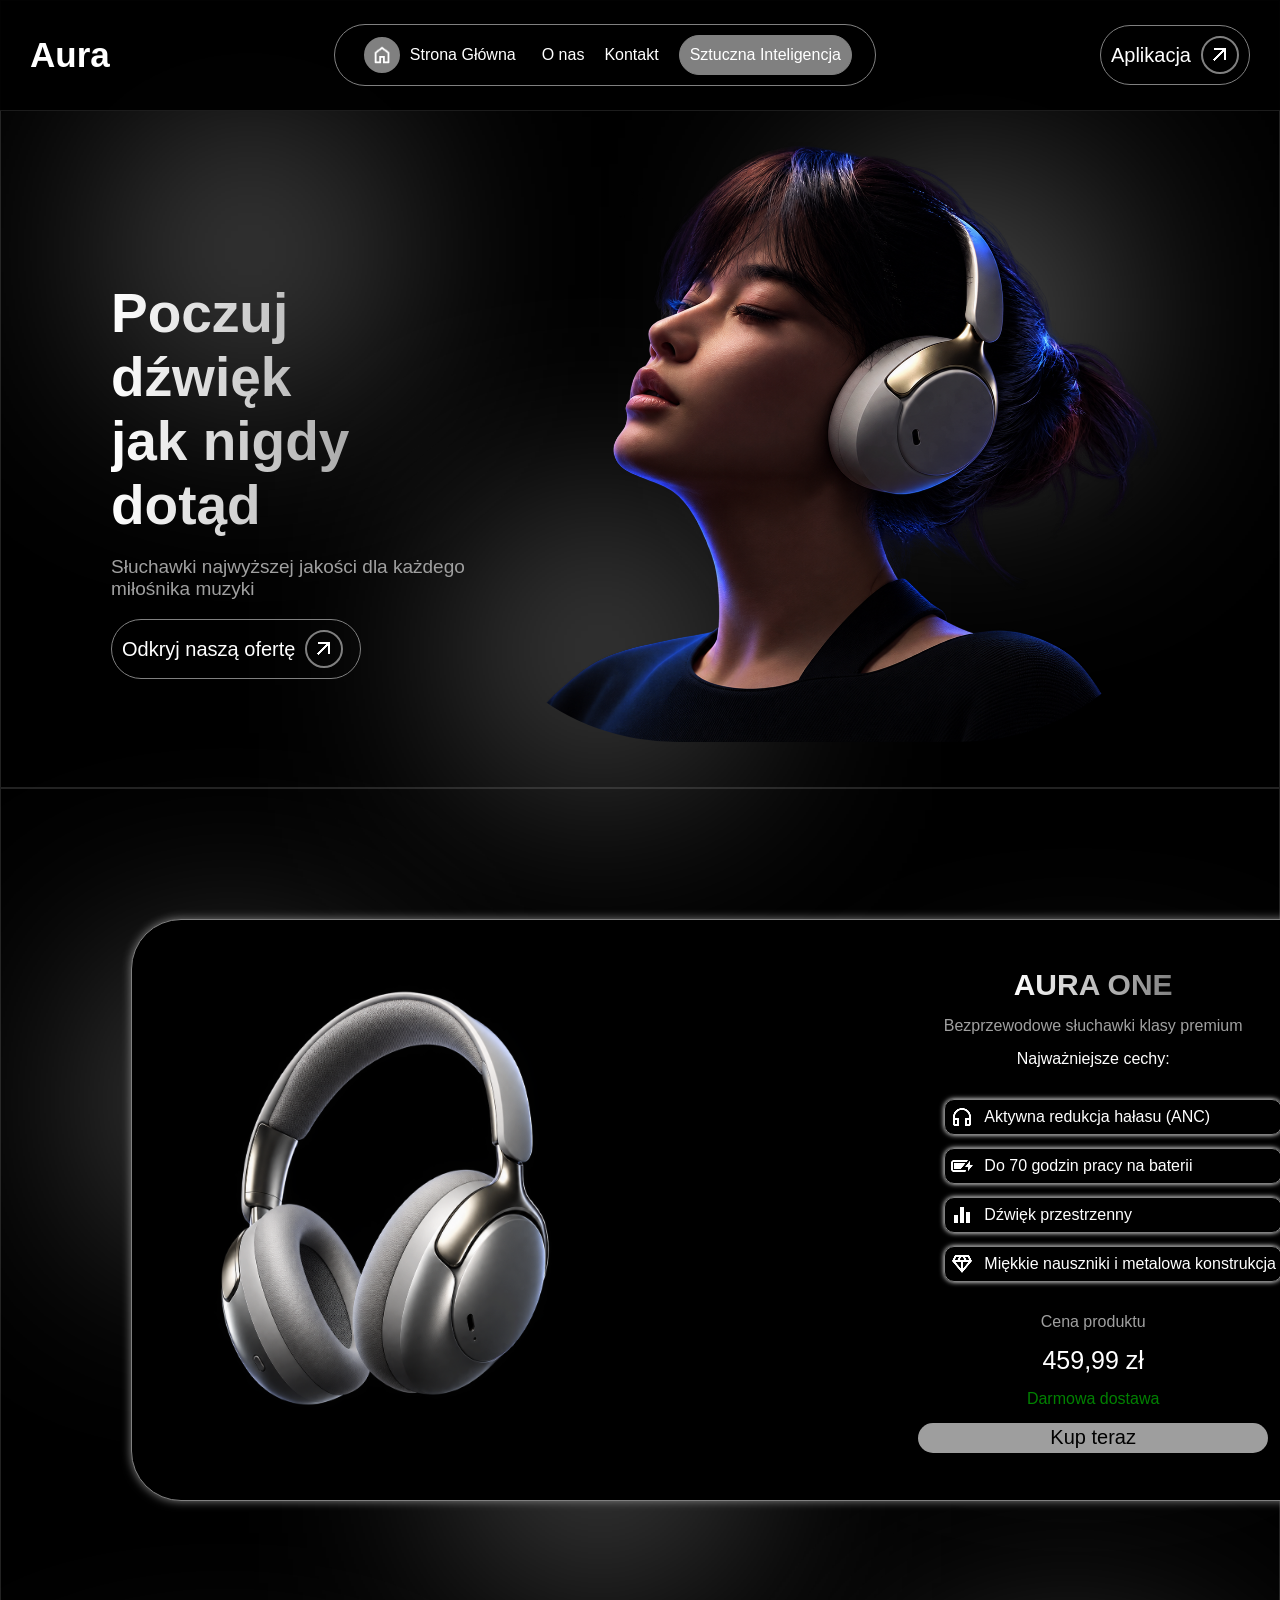
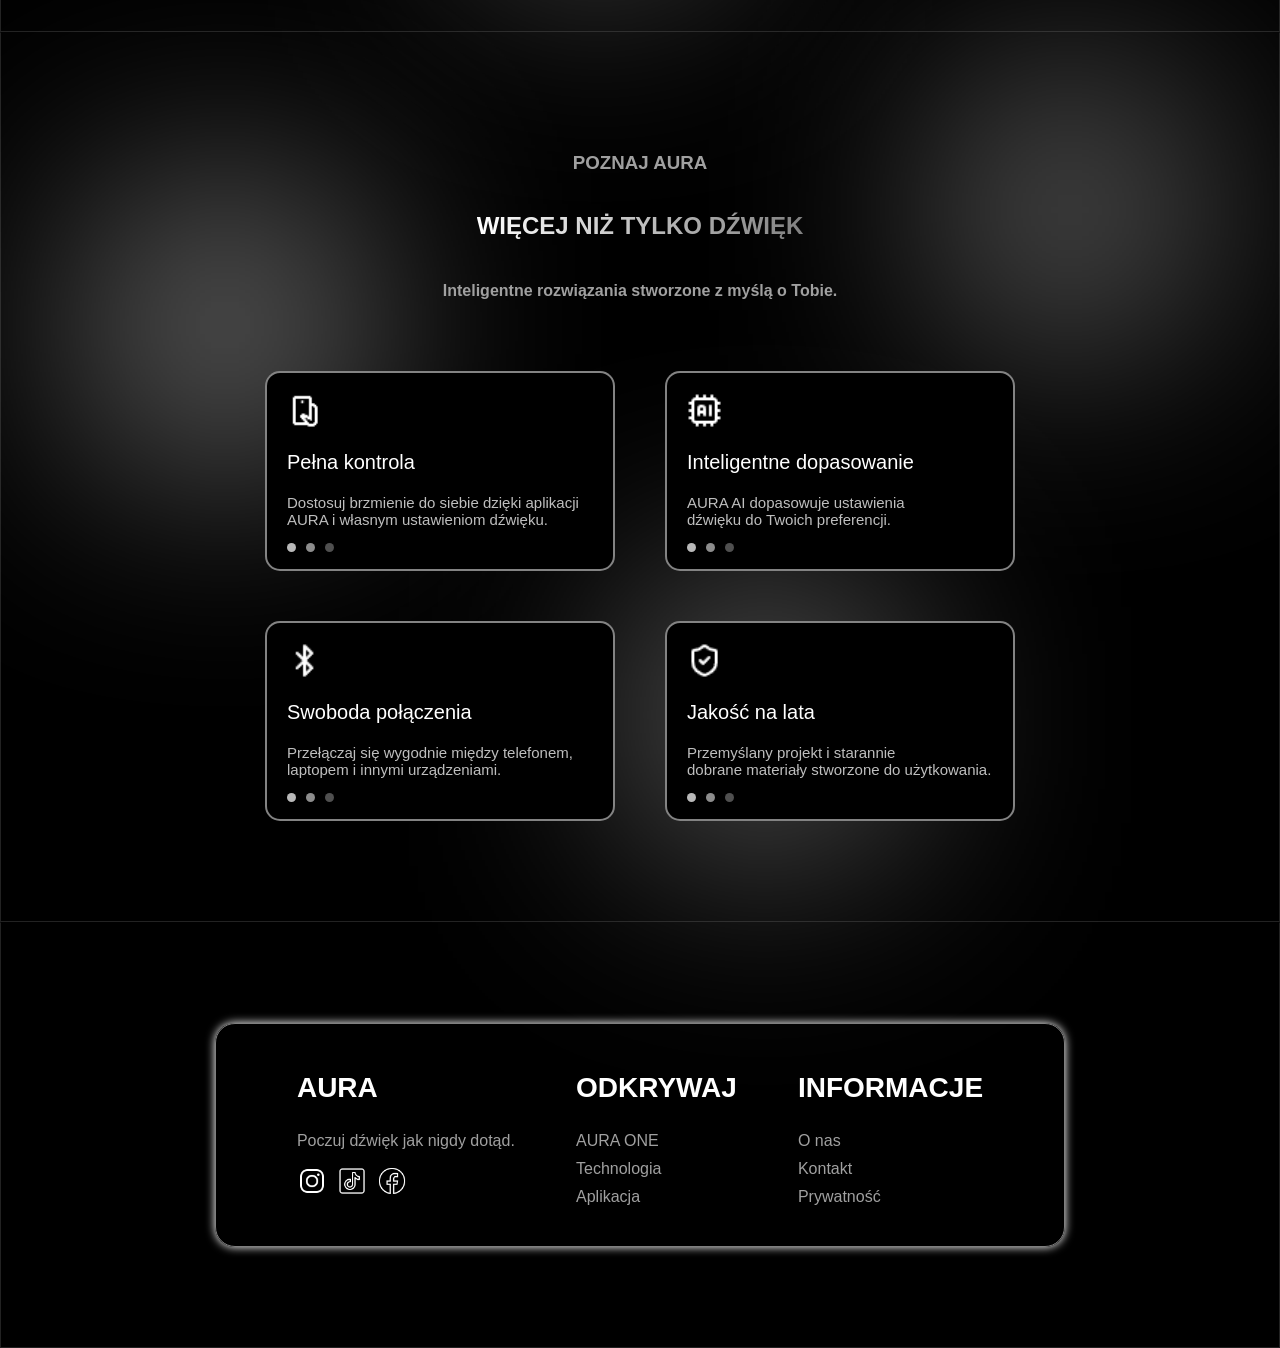
==== commit 8b4cf5e5: "My second web This it's my second web" ====
--- a/Aura HeadPhones/index.html
+++ b/Aura HeadPhones/index.html
@@ -17,8 +17,7 @@
             <nav class="navbar">
                 <a class="przycisk" href="index.html"> <img class="ikona-domek" src="assets/home_24dp_FFFFFF_FILL0_wght400_GRAD0_opsz24.png" alt="">  Strona Główna</a>
                 <a class="przyciski" href="onas.html">O nas</a>
-                <a class="przyciski" href="">Blog</a>
-                <a class="przyciski" href="">Społeczność</a>
+                <a class="przyciski" href="kontakt.html">Kontakt</a>
                 <a class="przycisk-ai" href="">Sztuczna Inteligencja</a>
             </nav>
             <a class="przycisk-aplikacji" href=""> Aplikacja <img class="ikonka-strzalka" src="assets/arrow_outward_24dp_FFFFFF_FILL0_wght400_GRAD0_opsz24.png" alt=""></a>
--- a/Aura HeadPhones/style.css
+++ b/Aura HeadPhones/style.css
@@ -37,7 +37,7 @@
     justify-content: center;
     border: 1px solid gray;
     border-radius: 50px;
-    width: 600px;
+    width: 530px;
     height: 50px;
     padding: 5px;
     margin: 0 auto;
@@ -352,7 +352,7 @@
 }
 
 .kafelek {
-    border: 1px solid rgba(255, 255, 255, 0.514);
+    border: 2px solid rgba(255, 255, 255, 0.514);
     height: 200px;
     width: 350px;
     padding-left: 20px;
@@ -471,6 +471,8 @@
     height: auto;
     padding-bottom: 40px;
     box-shadow: 0 0 10px white;
+    width: 75%;
+    margin: 0 auto;
 }
 
 .media {
@@ -560,10 +562,11 @@
     justify-content: space-between;
     padding-left: 80px;
     box-shadow: 0 0 10px gray;
-    width: 90%;
+    width: 88%;
     margin: 0 auto;
     height: auto;
     margin-top: 60px;
+    margin-bottom: auto;
 }
 
 
@@ -572,6 +575,7 @@
     font-weight: 700;
     margin-top: 7px;
     margin-bottom: auto;
+    
 }
 
 .nasza-historia {
@@ -619,3 +623,204 @@
     border: 1px solid gray;
     box-shadow: 0 0 20px gray;
 }
+
+.wyroznia {
+    border: 2px solid rgba(128, 128, 128, 0.267);
+    border-radius: 20px;
+    padding: 25px;
+    color: white;
+    display: flex;
+    justify-content: space-evenly;
+    margin-bottom: auto;
+    margin: 50px auto 0;
+    box-shadow: 0 0 10px gray;
+    width: 80%;
+}
+
+.detal-onas {
+    color: gray;
+    font-size: 20px;
+}
+
+.przyciski-wyroznione {
+    border: 2px solid gray;
+    border-radius: 20px;
+    padding: 10px;
+    display: flex;
+    box-shadow: 0 0 5px white;
+    margin-top: 35px;
+}
+
+.zdjecie-wyroznione {
+    width: 50px;
+    height: 45px;
+}
+
+.box-wyroznienia {
+    display: flex;
+    align-items: center;
+    gap: 20px;
+    padding: 10px;
+    height: 100px;
+    width: 300px;
+}
+
+.naglowek-wyroznien {
+    font-size: 20px;
+    font-weight: 700;
+    margin-bottom: auto;
+}
+
+.opis-wyroznien {
+    color: rgb(179, 179, 179);
+    margin-top: 10px;
+    flex-shrink: 0;
+}
+
+.kafelki-wyroznione {
+    display: flex;
+    gap: 20px;
+}
+
+.nad-wyroznieniem {
+    display: flex;
+    justify-content: space-between
+}
+
+.lewo-wyroznienia {
+    display: flex;
+    flex-direction: column;
+}
+
+@media (max-width: 1560px) {
+    .wyroznia {
+        display: grid;
+        grid-template-columns: repeat(2, 90%);
+    }
+
+}
+
+.menu-kontaktowe {
+    display: flex;
+    flex-direction: column;
+    gap: 20px;
+    border: 2px solid gray;
+    height: auto ;
+    width: 500px;
+    padding-top: 110px;
+    padding-bottom: 60px;
+    border-radius: 20px;
+    box-shadow: 0 0 10px gray;
+    margin-bottom: auto;
+    background-color: black;
+}
+
+.pole-kontaktowe {
+    width: 400px;
+    height: 40px;
+    font-size: 18px;
+    padding: 5px;
+    border-radius: 20px;
+    color: white;
+    background-color: rgb(92, 91, 91);
+}
+
+.pole-kontaktowe::placeholder {
+    color: white;
+}
+
+.pole-wiadomosciowe {
+    font-family: 'Inter', sans-serif;
+    height: 120px;
+    padding-top: 20px;
+}
+
+input, textarea {
+    border: none;
+    outline: none;
+}
+
+textarea {
+    resize: vertical;
+}
+
+.naglowek-pola {
+    color: white;
+    margin-top: 3px;
+    font-size: 19px; 
+}
+
+.kafelek-na-wiadomosc {
+    display: flex;
+    flex-direction: column; 
+    margin: 0 auto;
+}
+
+.submit {
+    width: 400px;
+    height: 50px;
+    font-size: 20px;
+    border-radius: 20px;
+    margin: 0 auto;
+    background-color: white;
+    color: black;
+    border: 1px solid black;
+    transition: background-color 0.5s ease, border 0.5s ease;
+    cursor: pointer;
+    margin-top: 50px;
+}
+
+.submit:hover {
+    background-color: rgb(156, 156, 156);
+    border: 1px solid gray;
+}
+
+.skontaktuj-z-nami {
+    color: white;
+    font-size: 30px;
+    margin: 0 auto;
+    position: relative;
+    top: -50px;
+    font-weight: 600;
+    background: linear-gradient(90deg, white, gray);
+    background-clip: text;
+    -webkit-background-clip: text;
+    -webkit-text-fill-color: transparent;
+}
+
+.kontaktowanie-aura {
+    display: flex;
+    gap: 50px;
+    margin-top: 200px;
+    justify-content: center;
+    align-items: flex-start;
+}
+
+.kafelki-kontaktowe {
+    display: flex;
+    flex-direction: column;
+    gap: 20px;
+}
+
+.kafelek-kontaktowy {
+    color: white;
+    border: 2px solid gray;
+    background-color: black;
+    border-radius: 15px;
+    width: 300px;
+    padding: 15px;
+}
+
+.napisz-wiadomosc {
+    font-size: 20px;
+    font-weight: 600;
+}
+
+.kontakt-opis {
+    font-size: 17px;
+}
+
+.ikonka-kontakt { 
+    width: 30px;
+    height: 30px;
+}
